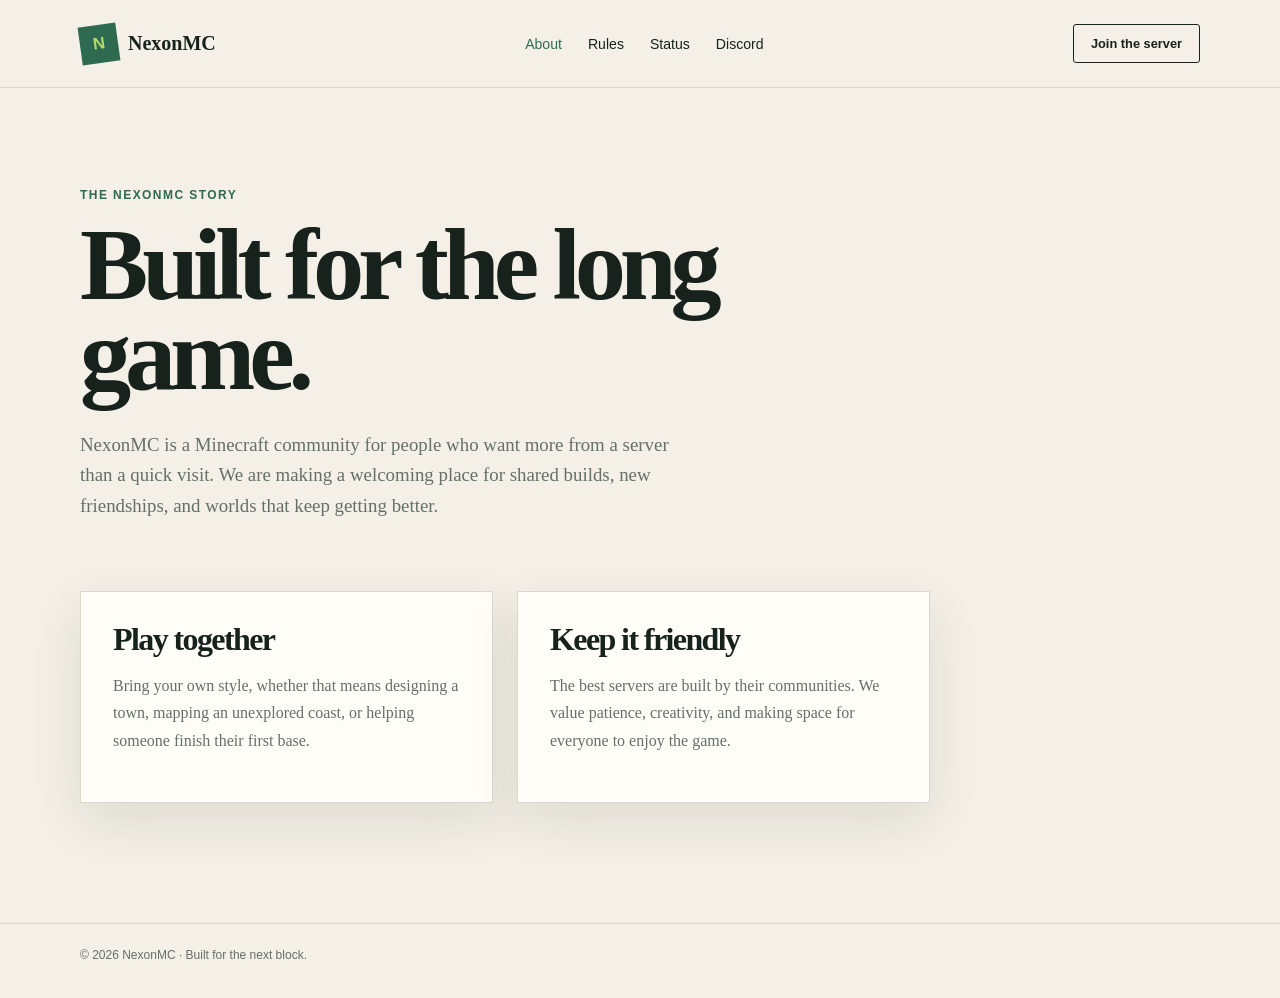
==== about.html @ 2e9fe907 "fuck these pages bruh" ====
<!doctype html>
<html lang="en">
  <head>
    <meta charset="utf-8">
    <meta name="viewport" content="width=device-width, initial-scale=1">
    <meta name="description" content="Learn more about the NexonMC Minecraft community.">
    <title>About - NexonMC</title>
    <link rel="stylesheet" href="styles.css">
  </head>
  <body>
    <header><nav class="wrap" aria-label="Main navigation">
      <a class="brand" href="index.html"><span class="mark" aria-hidden="true">N</span> NexonMC</a>
      <div class="nav-links"><a href="about.html" aria-current="page">About</a><a href="rules.html">Rules</a><a href="status.html">Status</a><a href="https://discord.gg/vvBSQwyWc8" target="_blank" rel="noreferrer">Discord</a></div>
      <a class="nav-join" href="join.html">Join the server</a>
    </nav></header>
    <main class="wrap page-content">
      <p class="eyebrow">The NexonMC story</p>
      <h1>Built for the long game.</h1>
      <p class="intro">NexonMC is a Minecraft community for people who want more from a server than a quick visit. We are making a welcoming place for shared builds, new friendships, and worlds that keep getting better.</p>
      <section class="content-grid" aria-label="About NexonMC">
        <article><h2>Play together</h2><p>Bring your own style, whether that means designing a town, mapping an unexplored coast, or helping someone finish their first base.</p></article>
        <article><h2>Keep it friendly</h2><p>The best servers are built by their communities. We value patience, creativity, and making space for everyone to enjoy the game.</p></article>
      </section>
    </main>
    <footer><div class="wrap">© 2026 NexonMC <span aria-hidden="true">·</span> Built for the next block.</div></footer>
  </body>
</html>
---- styles.css ----
:root {
  --ink: #18221c;
  --muted: #657067;
  --paper: #f4f0e7;
  --panel: #fffdf8;
  --green: #2d6a4f;
  --green-dark: #1e513a;
  --lime: #b7d86b;
  --line: #d9d8ca;
  --shadow: 0 18px 50px rgba(24, 34, 28, 0.1);
  font-family: Georgia, 'Times New Roman', serif;
  color: var(--ink);
  background: var(--paper);
}

* { box-sizing: border-box; }
html { scroll-behavior: smooth; }
body { min-width: 320px; margin: 0; background: var(--paper); }
a { color: inherit; }
.wrap { width: min(1120px, calc(100% - 40px)); margin: 0 auto; }

header { padding: 24px 0; border-bottom: 1px solid var(--line); }
nav { display: flex; align-items: center; justify-content: space-between; gap: 24px; }
.brand { display: inline-flex; align-items: center; gap: 10px; font-size: 1.25rem; font-weight: bold; text-decoration: none; }
.mark { display: grid; place-items: center; width: 38px; height: 38px; background: var(--green); color: var(--lime); font: bold 1.05rem Arial, sans-serif; transform: rotate(-8deg); }
.nav-links { display: flex; align-items: center; gap: 26px; font: 0.88rem Arial, sans-serif; }
.nav-links a { text-decoration: none; }
.nav-links a:hover, .nav-links a[aria-current='page'] { color: var(--green); }
.nav-join { padding: 11px 17px; border: 1px solid var(--ink); border-radius: 3px; text-decoration: none; font: bold 0.8rem Arial, sans-serif; }
.nav-join:hover { background: var(--ink); color: white; }

.hero { display: grid; grid-template-columns: 1.1fr 0.9fr; gap: 80px; align-items: center; min-height: 590px; padding: 80px 0 100px; }
.eyebrow { margin: 0 0 18px; color: var(--green); font: bold 0.75rem Arial, sans-serif; letter-spacing: 0.12em; text-transform: uppercase; }
h1 { max-width: 680px; margin: 0; font-size: clamp(3.7rem, 8vw, 7.5rem); line-height: 0.88; letter-spacing: -0.06em; font-weight: 700; }
.intro { max-width: 620px; margin: 30px 0 34px; color: var(--muted); font-size: 1.18rem; line-height: 1.6; }
.actions { display: flex; align-items: center; gap: 18px; flex-wrap: wrap; }
.button { display: inline-block; padding: 15px 21px; border-radius: 3px; text-decoration: none; font: bold 0.85rem Arial, sans-serif; }
.button-primary { background: var(--green); color: white; }
.button-primary:hover { background: var(--green-dark); }
.button-quiet { border-bottom: 1px solid var(--ink); text-decoration: none; }

.scene { position: relative; min-height: 360px; border: 1px solid var(--ink); background: var(--green); overflow: hidden; }
.scene::before { content: ''; position: absolute; width: 250px; height: 250px; right: -50px; top: -55px; border: 1px solid rgba(255,255,255,.35); border-radius: 50%; box-shadow: 0 0 0 26px rgba(255,255,255,.05), 0 0 0 52px rgba(255,255,255,.05); }
.hill { position: absolute; bottom: -90px; left: -10%; width: 125%; height: 240px; border-radius: 50% 50% 0 0; background: var(--green-dark); transform: rotate(-5deg); }
.pixel-sun { position: absolute; right: 20%; top: 22%; width: 62px; height: 62px; background: var(--lime); box-shadow: 12px 12px 0 rgba(183,216,107,.35); }
.scene-note { position: absolute; left: 24px; bottom: 22px; color: white; font: 0.72rem Arial, sans-serif; letter-spacing: 0.08em; text-transform: uppercase; }
.strip { display: grid; grid-template-columns: repeat(3, 1fr); border-top: 1px solid var(--ink); border-bottom: 1px solid var(--ink); }
.fact { padding: 25px 28px; border-right: 1px solid var(--ink); }
.fact:last-child { border-right: 0; }
.fact strong { display: block; margin-bottom: 6px; font-size: 1.15rem; }
.fact span { color: var(--muted); font: 0.76rem Arial, sans-serif; }
.about { display: grid; grid-template-columns: 0.75fr 1.25fr; gap: 80px; padding: 100px 0; }
h2 { margin: 0; font-size: clamp(2.4rem, 5vw, 4.4rem); line-height: 0.95; letter-spacing: -0.05em; }
.about-copy { max-width: 570px; color: var(--muted); font-size: 1.08rem; line-height: 1.75; }

.page-content { min-height: calc(100vh - 160px); padding: 100px 0 120px; }
.page-content h1 { max-width: 760px; }
.content-grid { display: grid; grid-template-columns: repeat(2, 1fr); gap: 24px; max-width: 850px; margin-top: 70px; }
.content-grid article, .status-panel { padding: 32px; border: 1px solid var(--line); background: var(--panel); box-shadow: var(--shadow); }
.content-grid h2 { margin-bottom: 18px; font-size: 2rem; }
.content-grid p, .status-panel p { color: var(--muted); font-size: 1rem; line-height: 1.7; }
.rules-list { max-width: 820px; margin: 65px 0 0; padding: 0; list-style: none; counter-reset: rules; }
.rules-list li { display: grid; grid-template-columns: 56px 1fr; gap: 20px; padding: 24px 0; border-top: 1px solid var(--line); color: var(--muted); font-size: 1.05rem; line-height: 1.65; counter-increment: rules; }
.rules-list li::before { content: counter(rules, decimal-leading-zero); color: var(--green); font: bold 0.82rem Arial, sans-serif; }
.rules-list strong { color: var(--ink); }
.status-panel { max-width: 700px; margin-top: 65px; }
.status-panel h2 { margin: 10px 0 18px; font-size: 2.4rem; }
.status-label { color: var(--green) !important; font: bold 0.75rem Arial, sans-serif; letter-spacing: .12em; text-transform: uppercase; }
.status-label span { color: #4d9c62; }
.status-panel .button { margin-top: 12px; }
footer { padding: 24px 0 36px; border-top: 1px solid var(--line); color: var(--muted); font: 0.75rem Arial, sans-serif; }

@media (max-width: 720px) {
  .wrap { width: min(100% - 28px, 560px); }
  .nav-links { display: none; }
  .hero { display: block; min-height: 0; padding: 65px 0 70px; }
  h1 { font-size: clamp(3.5rem, 17vw, 6rem); }
  .scene { min-height: 250px; margin-top: 55px; }
  .strip, .about, .content-grid { grid-template-columns: 1fr; }
  .fact { border-right: 0; border-bottom: 1px solid var(--ink); }
  .fact:last-child { border-bottom: 0; }
  .about { gap: 32px; padding: 70px 0; }
  .page-content { padding: 70px 0 90px; }
  .content-grid { margin-top: 50px; }
  .rules-list { margin-top: 45px; }
}
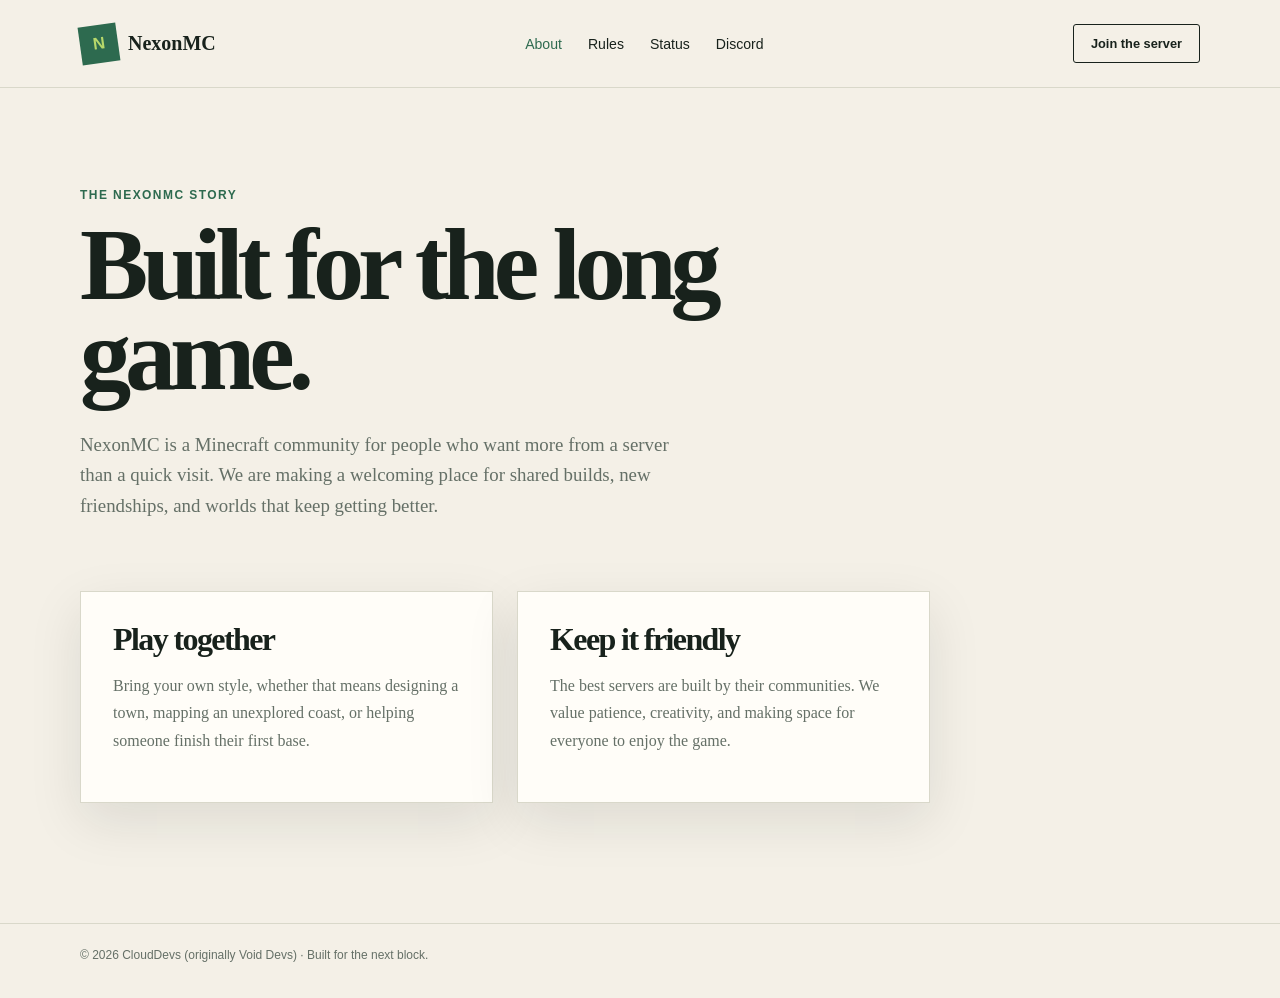
==== commit 75cbae2e: "wffwfwfwf" ====
--- a/about.html
+++ b/about.html
@@ -22,6 +22,6 @@
         <article><h2>Keep it friendly</h2><p>The best servers are built by their communities. We value patience, creativity, and making space for everyone to enjoy the game.</p></article>
       </section>
     </main>
-    <footer><div class="wrap">© 2026 NexonMC <span aria-hidden="true">·</span> Built for the next block.</div></footer>
+    <footer><div class="wrap">© 2026 CloudDevs (originally Void Devs) <span aria-hidden="true">·</span> Built for the next block.</div></footer>
   </body>
 </html>
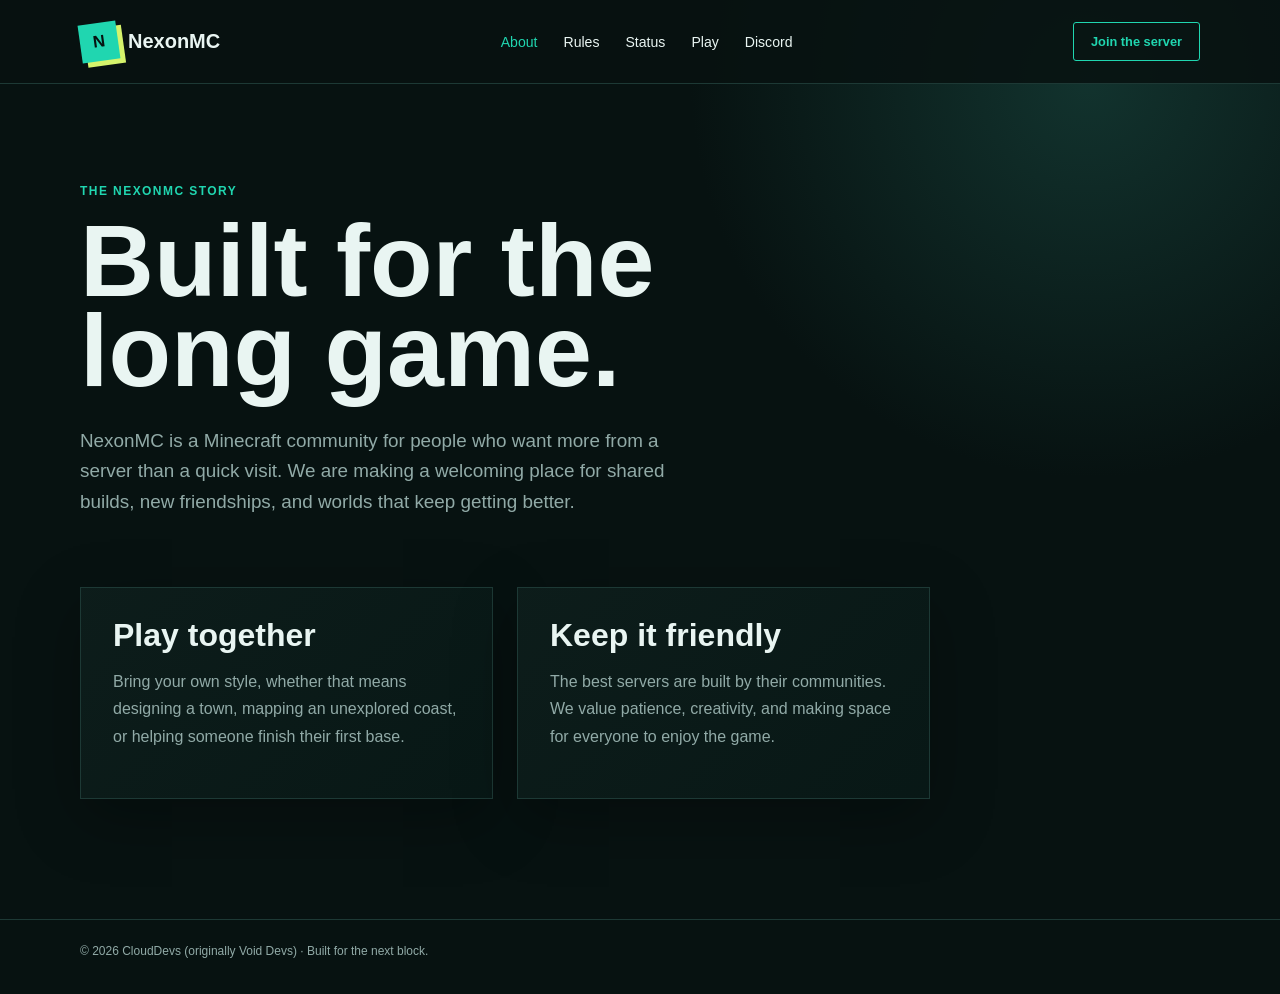
==== commit 13d81e08: "added launcher" ====
--- a/about.html
+++ b/about.html
@@ -10,7 +10,7 @@
   <body>
     <header><nav class="wrap" aria-label="Main navigation">
       <a class="brand" href="index.html"><span class="mark" aria-hidden="true">N</span> NexonMC</a>
-      <div class="nav-links"><a href="about.html" aria-current="page">About</a><a href="rules.html">Rules</a><a href="status.html">Status</a><a href="https://discord.gg/vvBSQwyWc8" target="_blank" rel="noreferrer">Discord</a></div>
+      <div class="nav-links"><a href="about.html" aria-current="page">About</a><a href="rules.html">Rules</a><a href="status.html">Status</a><a href="launch.html">Play</a><a href="https://discord.gg/vvBSQwyWc8" target="_blank" rel="noreferrer">Discord</a></div>
       <a class="nav-join" href="join.html">Join the server</a>
     </nav></header>
     <main class="wrap page-content">
--- a/styles.css
+++ b/styles.css
@@ -1,62 +1,63 @@
 :root {
-  --ink: #18221c;
-  --muted: #657067;
-  --paper: #f4f0e7;
-  --panel: #fffdf8;
-  --green: #2d6a4f;
-  --green-dark: #1e513a;
-  --lime: #b7d86b;
-  --line: #d9d8ca;
-  --shadow: 0 18px 50px rgba(24, 34, 28, 0.1);
-  font-family: Georgia, 'Times New Roman', serif;
+  --ink: #e9f5f2;
+  --muted: #91aaa7;
+  --paper: #071211;
+  --panel: #0d1d1b;
+  --green: #20d6b0;
+  --green-dark: #0e8f7d;
+  --lime: #d5f36b;
+  --line: #1d3935;
+  --shadow: 0 20px 60px rgba(0, 0, 0, 0.3);
+  font-family: 'Trebuchet MS', Verdana, sans-serif;
   color: var(--ink);
   background: var(--paper);
 }
 
 * { box-sizing: border-box; }
 html { scroll-behavior: smooth; }
-body { min-width: 320px; margin: 0; background: var(--paper); }
+body { min-width: 320px; margin: 0; background: radial-gradient(circle at 85% 8%, #12332e 0, transparent 28%), var(--paper); }
 a { color: inherit; }
 .wrap { width: min(1120px, calc(100% - 40px)); margin: 0 auto; }
 
-header { padding: 24px 0; border-bottom: 1px solid var(--line); }
+header { padding: 22px 0; border-bottom: 1px solid var(--line); background: rgba(7, 18, 17, .88); }
 nav { display: flex; align-items: center; justify-content: space-between; gap: 24px; }
 .brand { display: inline-flex; align-items: center; gap: 10px; font-size: 1.25rem; font-weight: bold; text-decoration: none; }
-.mark { display: grid; place-items: center; width: 38px; height: 38px; background: var(--green); color: var(--lime); font: bold 1.05rem Arial, sans-serif; transform: rotate(-8deg); }
+.mark { display: grid; place-items: center; width: 38px; height: 38px; background: var(--green); color: #061310; font: bold 1.05rem Arial, sans-serif; transform: rotate(-8deg); box-shadow: 5px 5px 0 var(--lime); }
 .nav-links { display: flex; align-items: center; gap: 26px; font: 0.88rem Arial, sans-serif; }
 .nav-links a { text-decoration: none; }
 .nav-links a:hover, .nav-links a[aria-current='page'] { color: var(--green); }
-.nav-join { padding: 11px 17px; border: 1px solid var(--ink); border-radius: 3px; text-decoration: none; font: bold 0.8rem Arial, sans-serif; }
-.nav-join:hover { background: var(--ink); color: white; }
+.nav-join { padding: 11px 17px; border: 1px solid var(--green); border-radius: 3px; color: var(--green); text-decoration: none; font: bold 0.8rem Arial, sans-serif; }
+.nav-join:hover { background: var(--green); color: #061310; }
 
 .hero { display: grid; grid-template-columns: 1.1fr 0.9fr; gap: 80px; align-items: center; min-height: 590px; padding: 80px 0 100px; }
 .eyebrow { margin: 0 0 18px; color: var(--green); font: bold 0.75rem Arial, sans-serif; letter-spacing: 0.12em; text-transform: uppercase; }
-h1 { max-width: 680px; margin: 0; font-size: clamp(3.7rem, 8vw, 7.5rem); line-height: 0.88; letter-spacing: -0.06em; font-weight: 700; }
+h1 { max-width: 680px; margin: 0; color: var(--ink); font-size: clamp(3.7rem, 8vw, 7.5rem); line-height: 0.88; letter-spacing: 0; font-weight: 700; }
 .intro { max-width: 620px; margin: 30px 0 34px; color: var(--muted); font-size: 1.18rem; line-height: 1.6; }
 .actions { display: flex; align-items: center; gap: 18px; flex-wrap: wrap; }
 .button { display: inline-block; padding: 15px 21px; border-radius: 3px; text-decoration: none; font: bold 0.85rem Arial, sans-serif; }
-.button-primary { background: var(--green); color: white; }
+.button-primary { background: var(--green); color: #061310; box-shadow: 0 0 24px rgba(32, 214, 176, .2); }
 .button-primary:hover { background: var(--green-dark); }
+.button-secondary { border: 1px solid var(--line); color: var(--ink); }
 .button-quiet { border-bottom: 1px solid var(--ink); text-decoration: none; }
 
-.scene { position: relative; min-height: 360px; border: 1px solid var(--ink); background: var(--green); overflow: hidden; }
+.scene { position: relative; min-height: 360px; border: 1px solid var(--green); background: linear-gradient(145deg, #123d36, #0b201d); overflow: hidden; box-shadow: var(--shadow); }
 .scene::before { content: ''; position: absolute; width: 250px; height: 250px; right: -50px; top: -55px; border: 1px solid rgba(255,255,255,.35); border-radius: 50%; box-shadow: 0 0 0 26px rgba(255,255,255,.05), 0 0 0 52px rgba(255,255,255,.05); }
-.hill { position: absolute; bottom: -90px; left: -10%; width: 125%; height: 240px; border-radius: 50% 50% 0 0; background: var(--green-dark); transform: rotate(-5deg); }
+.hill { position: absolute; bottom: -90px; left: -10%; width: 125%; height: 240px; border-radius: 50% 50% 0 0; background: #071b18; transform: rotate(-5deg); }
 .pixel-sun { position: absolute; right: 20%; top: 22%; width: 62px; height: 62px; background: var(--lime); box-shadow: 12px 12px 0 rgba(183,216,107,.35); }
 .scene-note { position: absolute; left: 24px; bottom: 22px; color: white; font: 0.72rem Arial, sans-serif; letter-spacing: 0.08em; text-transform: uppercase; }
-.strip { display: grid; grid-template-columns: repeat(3, 1fr); border-top: 1px solid var(--ink); border-bottom: 1px solid var(--ink); }
-.fact { padding: 25px 28px; border-right: 1px solid var(--ink); }
+.strip { display: grid; grid-template-columns: repeat(3, 1fr); border-top: 1px solid var(--line); border-bottom: 1px solid var(--line); }
+.fact { padding: 25px 28px; border-right: 1px solid var(--line); }
 .fact:last-child { border-right: 0; }
 .fact strong { display: block; margin-bottom: 6px; font-size: 1.15rem; }
 .fact span { color: var(--muted); font: 0.76rem Arial, sans-serif; }
 .about { display: grid; grid-template-columns: 0.75fr 1.25fr; gap: 80px; padding: 100px 0; }
-h2 { margin: 0; font-size: clamp(2.4rem, 5vw, 4.4rem); line-height: 0.95; letter-spacing: -0.05em; }
+h2 { margin: 0; font-size: clamp(2.4rem, 5vw, 4.4rem); line-height: 0.95; letter-spacing: 0; }
 .about-copy { max-width: 570px; color: var(--muted); font-size: 1.08rem; line-height: 1.75; }
 
 .page-content { min-height: calc(100vh - 160px); padding: 100px 0 120px; }
 .page-content h1 { max-width: 760px; }
 .content-grid { display: grid; grid-template-columns: repeat(2, 1fr); gap: 24px; max-width: 850px; margin-top: 70px; }
-.content-grid article, .status-panel { padding: 32px; border: 1px solid var(--line); background: var(--panel); box-shadow: var(--shadow); }
+.content-grid article, .status-panel, .launch-panel { padding: 32px; border: 1px solid var(--line); background: linear-gradient(135deg, rgba(13, 29, 27, .96), rgba(8, 24, 22, .96)); box-shadow: var(--shadow); }
 .content-grid h2 { margin-bottom: 18px; font-size: 2rem; }
 .content-grid p, .status-panel p { color: var(--muted); font-size: 1rem; line-height: 1.7; }
 .rules-list { max-width: 820px; margin: 65px 0 0; padding: 0; list-style: none; counter-reset: rules; }
@@ -68,6 +69,11 @@
 .status-label { color: var(--green) !important; font: bold 0.75rem Arial, sans-serif; letter-spacing: .12em; text-transform: uppercase; }
 .status-label span { color: #4d9c62; }
 .status-panel .button { margin-top: 12px; }
+.launch-page .intro { max-width: 600px; }
+.launch-panel { display: flex; align-items: center; justify-content: space-between; gap: 28px; max-width: 850px; margin-top: 65px; border-color: var(--green-dark); }
+.launch-panel h2 { margin: 10px 0 12px; font-size: 2.4rem; }
+.launch-panel p:not(.status-label) { margin: 0; color: var(--muted); line-height: 1.6; }
+.launch-button { flex: 0 0 auto; }
 footer { padding: 24px 0 36px; border-top: 1px solid var(--line); color: var(--muted); font: 0.75rem Arial, sans-serif; }
 
 @media (max-width: 720px) {
@@ -82,5 +88,7 @@
   .about { gap: 32px; padding: 70px 0; }
   .page-content { padding: 70px 0 90px; }
   .content-grid { margin-top: 50px; }
+  .launch-panel { display: block; margin-top: 50px; }
+  .launch-button { margin-top: 26px; }
   .rules-list { margin-top: 45px; }
 }
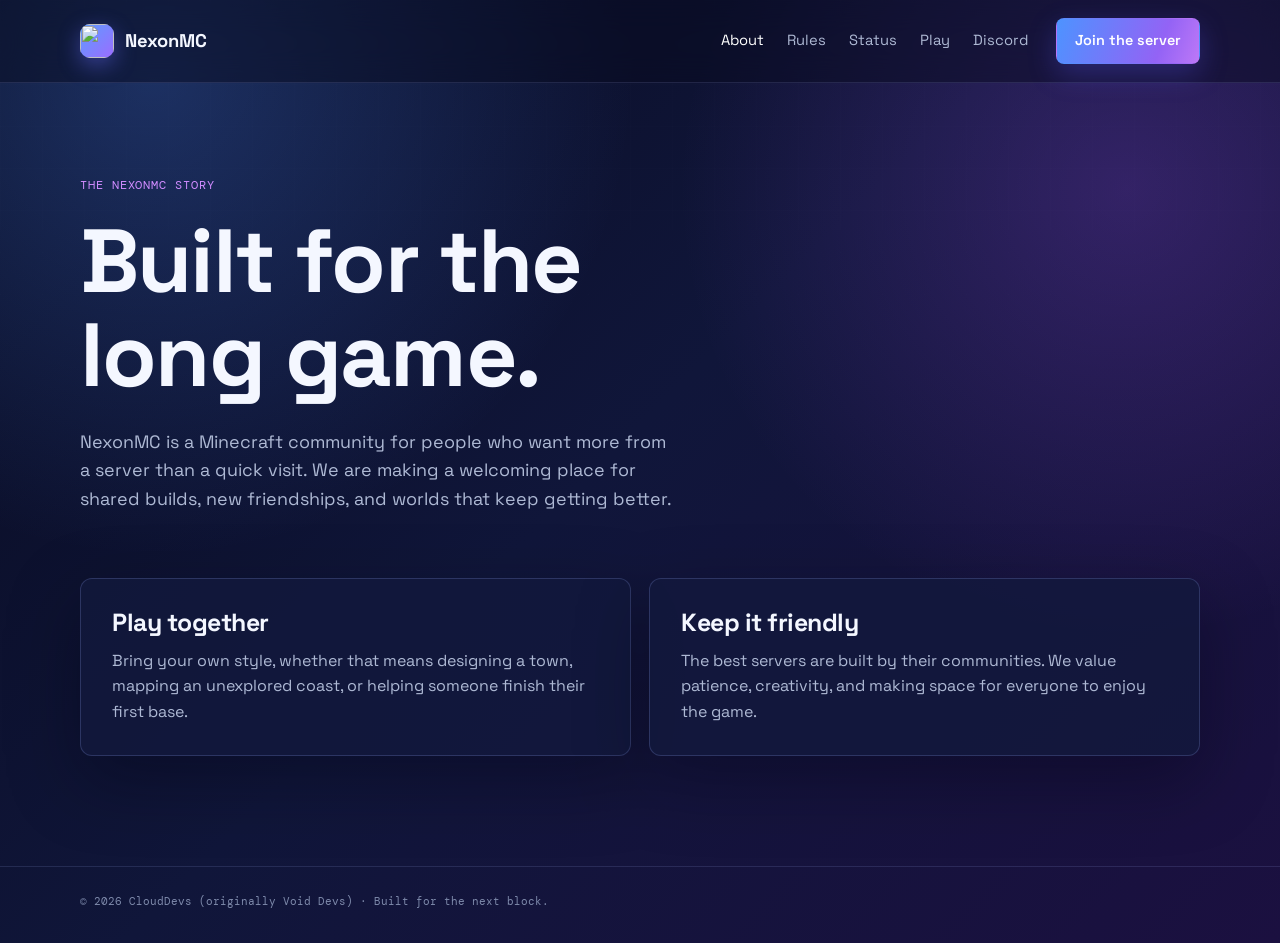
==== commit 0efde039: "added offline download??" ====
--- a/about.html
+++ b/about.html
@@ -4,12 +4,13 @@
     <meta charset="utf-8">
     <meta name="viewport" content="width=device-width, initial-scale=1">
     <meta name="description" content="Learn more about the NexonMC Minecraft community.">
+    <link rel="icon" type="image/webp" href="https://cdn.discordapp.com/icons/1454589739930746997/741237191245f31cc85d8d4e9adc55e1.webp?size=1024">
     <title>About - NexonMC</title>
     <link rel="stylesheet" href="styles.css">
   </head>
   <body>
     <header><nav class="wrap" aria-label="Main navigation">
-      <a class="brand" href="index.html"><span class="mark" aria-hidden="true">N</span> NexonMC</a>
+      <a class="brand" href="index.html"><img class="mark" src="https://cdn.discordapp.com/icons/1454589739930746997/741237191245f31cc85d8d4e9adc55e1.webp?size=1024" alt="" aria-hidden="true"> NexonMC</a>
       <div class="nav-links"><a href="about.html" aria-current="page">About</a><a href="rules.html">Rules</a><a href="status.html">Status</a><a href="launch.html">Play</a><a href="https://discord.gg/vvBSQwyWc8" target="_blank" rel="noreferrer">Discord</a></div>
       <a class="nav-join" href="join.html">Join the server</a>
     </nav></header>
--- a/styles.css
+++ b/styles.css
@@ -1,94 +1,484 @@
+@import url('https://fonts.googleapis.com/css2?family=DM+Mono:wght@400;500&family=Space+Grotesk:wght@400;500;600;700&display=swap');
+
 :root {
-  --ink: #e9f5f2;
-  --muted: #91aaa7;
-  --paper: #071211;
-  --panel: #0d1d1b;
-  --green: #20d6b0;
-  --green-dark: #0e8f7d;
-  --lime: #d5f36b;
-  --line: #1d3935;
-  --shadow: 0 20px 60px rgba(0, 0, 0, 0.3);
-  font-family: 'Trebuchet MS', Verdana, sans-serif;
+  --ink: #f4f7ff;
+  --muted: #aeb9d4;
+  --deep: #080b20;
+  --panel: rgba(19, 25, 61, 0.78);
+  --line: rgba(156, 174, 255, 0.2);
+  --blue: #5c9dff;
+  --purple: #9c6cff;
+  --violet: #d08cff;
+  --shadow: 0 24px 70px rgba(1, 3, 18, 0.35);
+}
+
+* {
+  box-sizing: border-box;
+}
+
+html {
+  min-width: 320px;
+  scroll-behavior: smooth;
+}
+
+body {
+  min-height: 100vh;
+  margin: 0;
   color: var(--ink);
-  background: var(--paper);
-}
-
-* { box-sizing: border-box; }
-html { scroll-behavior: smooth; }
-body { min-width: 320px; margin: 0; background: radial-gradient(circle at 85% 8%, #12332e 0, transparent 28%), var(--paper); }
-a { color: inherit; }
-.wrap { width: min(1120px, calc(100% - 40px)); margin: 0 auto; }
-
-header { padding: 22px 0; border-bottom: 1px solid var(--line); background: rgba(7, 18, 17, .88); }
-nav { display: flex; align-items: center; justify-content: space-between; gap: 24px; }
-.brand { display: inline-flex; align-items: center; gap: 10px; font-size: 1.25rem; font-weight: bold; text-decoration: none; }
-.mark { display: grid; place-items: center; width: 38px; height: 38px; background: var(--green); color: #061310; font: bold 1.05rem Arial, sans-serif; transform: rotate(-8deg); box-shadow: 5px 5px 0 var(--lime); }
-.nav-links { display: flex; align-items: center; gap: 26px; font: 0.88rem Arial, sans-serif; }
-.nav-links a { text-decoration: none; }
-.nav-links a:hover, .nav-links a[aria-current='page'] { color: var(--green); }
-.nav-join { padding: 11px 17px; border: 1px solid var(--green); border-radius: 3px; color: var(--green); text-decoration: none; font: bold 0.8rem Arial, sans-serif; }
-.nav-join:hover { background: var(--green); color: #061310; }
-
-.hero { display: grid; grid-template-columns: 1.1fr 0.9fr; gap: 80px; align-items: center; min-height: 590px; padding: 80px 0 100px; }
-.eyebrow { margin: 0 0 18px; color: var(--green); font: bold 0.75rem Arial, sans-serif; letter-spacing: 0.12em; text-transform: uppercase; }
-h1 { max-width: 680px; margin: 0; color: var(--ink); font-size: clamp(3.7rem, 8vw, 7.5rem); line-height: 0.88; letter-spacing: 0; font-weight: 700; }
-.intro { max-width: 620px; margin: 30px 0 34px; color: var(--muted); font-size: 1.18rem; line-height: 1.6; }
-.actions { display: flex; align-items: center; gap: 18px; flex-wrap: wrap; }
-.button { display: inline-block; padding: 15px 21px; border-radius: 3px; text-decoration: none; font: bold 0.85rem Arial, sans-serif; }
-.button-primary { background: var(--green); color: #061310; box-shadow: 0 0 24px rgba(32, 214, 176, .2); }
-.button-primary:hover { background: var(--green-dark); }
-.button-secondary { border: 1px solid var(--line); color: var(--ink); }
-.button-quiet { border-bottom: 1px solid var(--ink); text-decoration: none; }
-
-.scene { position: relative; min-height: 360px; border: 1px solid var(--green); background: linear-gradient(145deg, #123d36, #0b201d); overflow: hidden; box-shadow: var(--shadow); }
-.scene::before { content: ''; position: absolute; width: 250px; height: 250px; right: -50px; top: -55px; border: 1px solid rgba(255,255,255,.35); border-radius: 50%; box-shadow: 0 0 0 26px rgba(255,255,255,.05), 0 0 0 52px rgba(255,255,255,.05); }
-.hill { position: absolute; bottom: -90px; left: -10%; width: 125%; height: 240px; border-radius: 50% 50% 0 0; background: #071b18; transform: rotate(-5deg); }
-.pixel-sun { position: absolute; right: 20%; top: 22%; width: 62px; height: 62px; background: var(--lime); box-shadow: 12px 12px 0 rgba(183,216,107,.35); }
-.scene-note { position: absolute; left: 24px; bottom: 22px; color: white; font: 0.72rem Arial, sans-serif; letter-spacing: 0.08em; text-transform: uppercase; }
-.strip { display: grid; grid-template-columns: repeat(3, 1fr); border-top: 1px solid var(--line); border-bottom: 1px solid var(--line); }
-.fact { padding: 25px 28px; border-right: 1px solid var(--line); }
-.fact:last-child { border-right: 0; }
-.fact strong { display: block; margin-bottom: 6px; font-size: 1.15rem; }
-.fact span { color: var(--muted); font: 0.76rem Arial, sans-serif; }
-.about { display: grid; grid-template-columns: 0.75fr 1.25fr; gap: 80px; padding: 100px 0; }
-h2 { margin: 0; font-size: clamp(2.4rem, 5vw, 4.4rem); line-height: 0.95; letter-spacing: 0; }
-.about-copy { max-width: 570px; color: var(--muted); font-size: 1.08rem; line-height: 1.75; }
-
-.page-content { min-height: calc(100vh - 160px); padding: 100px 0 120px; }
-.page-content h1 { max-width: 760px; }
-.content-grid { display: grid; grid-template-columns: repeat(2, 1fr); gap: 24px; max-width: 850px; margin-top: 70px; }
-.content-grid article, .status-panel, .launch-panel { padding: 32px; border: 1px solid var(--line); background: linear-gradient(135deg, rgba(13, 29, 27, .96), rgba(8, 24, 22, .96)); box-shadow: var(--shadow); }
-.content-grid h2 { margin-bottom: 18px; font-size: 2rem; }
-.content-grid p, .status-panel p { color: var(--muted); font-size: 1rem; line-height: 1.7; }
-.rules-list { max-width: 820px; margin: 65px 0 0; padding: 0; list-style: none; counter-reset: rules; }
-.rules-list li { display: grid; grid-template-columns: 56px 1fr; gap: 20px; padding: 24px 0; border-top: 1px solid var(--line); color: var(--muted); font-size: 1.05rem; line-height: 1.65; counter-increment: rules; }
-.rules-list li::before { content: counter(rules, decimal-leading-zero); color: var(--green); font: bold 0.82rem Arial, sans-serif; }
-.rules-list strong { color: var(--ink); }
-.status-panel { max-width: 700px; margin-top: 65px; }
-.status-panel h2 { margin: 10px 0 18px; font-size: 2.4rem; }
-.status-label { color: var(--green) !important; font: bold 0.75rem Arial, sans-serif; letter-spacing: .12em; text-transform: uppercase; }
-.status-label span { color: #4d9c62; }
-.status-panel .button { margin-top: 12px; }
-.launch-page .intro { max-width: 600px; }
-.launch-panel { display: flex; align-items: center; justify-content: space-between; gap: 28px; max-width: 850px; margin-top: 65px; border-color: var(--green-dark); }
-.launch-panel h2 { margin: 10px 0 12px; font-size: 2.4rem; }
-.launch-panel p:not(.status-label) { margin: 0; color: var(--muted); line-height: 1.6; }
-.launch-button { flex: 0 0 auto; }
-footer { padding: 24px 0 36px; border-top: 1px solid var(--line); color: var(--muted); font: 0.75rem Arial, sans-serif; }
-
-@media (max-width: 720px) {
-  .wrap { width: min(100% - 28px, 560px); }
-  .nav-links { display: none; }
-  .hero { display: block; min-height: 0; padding: 65px 0 70px; }
-  h1 { font-size: clamp(3.5rem, 17vw, 6rem); }
-  .scene { min-height: 250px; margin-top: 55px; }
-  .strip, .about, .content-grid { grid-template-columns: 1fr; }
-  .fact { border-right: 0; border-bottom: 1px solid var(--ink); }
-  .fact:last-child { border-bottom: 0; }
-  .about { gap: 32px; padding: 70px 0; }
-  .page-content { padding: 70px 0 90px; }
-  .content-grid { margin-top: 50px; }
-  .launch-panel { display: block; margin-top: 50px; }
-  .launch-button { margin-top: 26px; }
-  .rules-list { margin-top: 45px; }
-}
+  background:
+    radial-gradient(circle at 12% 8%, rgba(77, 139, 255, 0.28), transparent 30rem),
+    radial-gradient(circle at 88% 20%, rgba(169, 83, 255, 0.22), transparent 28rem),
+    linear-gradient(135deg, #080b20 0%, #10163a 48%, #1b1040 100%);
+  font-family: 'Space Grotesk', sans-serif;
+  line-height: 1.6;
+}
+
+body::before {
+  position: fixed;
+  z-index: -1;
+  inset: 0;
+  opacity: 0.18;
+  pointer-events: none;
+  content: '';
+  background-image: linear-gradient(rgba(255, 255, 255, 0.06) 1px, transparent 1px), linear-gradient(90deg, rgba(255, 255, 255, 0.06) 1px, transparent 1px);
+  background-size: 42px 42px;
+  mask-image: linear-gradient(to bottom, black, transparent 85%);
+}
+
+.wrap {
+  width: min(1120px, calc(100% - 48px));
+  margin: 0 auto;
+}
+
+header {
+  border-bottom: 1px solid rgba(167, 183, 255, 0.14);
+  background: rgba(7, 10, 29, 0.46);
+  backdrop-filter: blur(16px);
+}
+
+nav {
+  display: flex;
+  min-height: 82px;
+  align-items: center;
+  gap: 28px;
+}
+
+.brand {
+  display: inline-flex;
+  align-items: center;
+  gap: 11px;
+  color: var(--ink);
+  font-size: 1.15rem;
+  font-weight: 700;
+  letter-spacing: 0;
+  text-decoration: none;
+}
+
+.mark {
+  display: grid;
+  width: 34px;
+  height: 34px;
+  place-items: center;
+  border-radius: 10px;
+  color: white;
+  background: linear-gradient(135deg, var(--blue), var(--purple));
+  box-shadow: 0 7px 22px rgba(102, 106, 255, 0.45);
+}
+
+.nav-links {
+  display: flex;
+  align-items: center;
+  gap: 23px;
+  margin-left: auto;
+}
+
+.nav-links a,
+.button-quiet {
+  color: var(--muted);
+  font-size: 0.92rem;
+  text-decoration: none;
+  transition: color 160ms ease;
+}
+
+.nav-links a:hover,
+.nav-links a[aria-current='page'],
+.button-quiet:hover {
+  color: white;
+}
+
+.nav-join,
+.button {
+  display: inline-flex;
+  min-height: 46px;
+  align-items: center;
+  justify-content: center;
+  border: 1px solid transparent;
+  border-radius: 8px;
+  padding: 0 18px;
+  font-size: 0.9rem;
+  font-weight: 600;
+  text-decoration: none;
+  transition: transform 160ms ease, box-shadow 160ms ease, border-color 160ms ease;
+}
+
+.nav-join,
+.button-primary {
+  color: white;
+  background: linear-gradient(110deg, #4d93ff, #9363f5 72%, #bd78f7);
+  box-shadow: 0 10px 28px rgba(95, 91, 255, 0.28);
+}
+
+.nav-join:hover,
+.button:hover {
+  transform: translateY(-2px);
+  box-shadow: 0 14px 30px rgba(95, 91, 255, 0.42);
+}
+
+.hero {
+  display: grid;
+  min-height: 600px;
+  grid-template-columns: minmax(0, 0.95fr) minmax(320px, 1.05fr);
+  align-items: center;
+  gap: 72px;
+  padding-top: 56px;
+  padding-bottom: 62px;
+}
+
+.eyebrow,
+.status-label {
+  margin: 0 0 19px;
+  color: var(--violet);
+  font-family: 'DM Mono', monospace;
+  font-size: 0.72rem;
+  letter-spacing: 0.08em;
+  text-transform: uppercase;
+}
+
+h1,
+h2,
+p {
+  margin-top: 0;
+}
+
+h1,
+h2 {
+  line-height: 1.05;
+  letter-spacing: -0.02em;
+}
+
+h1 {
+  max-width: 620px;
+  margin-bottom: 25px;
+  font-size: clamp(3.3rem, 7vw, 6.5rem);
+}
+
+h2 {
+  font-size: clamp(2rem, 4vw, 3.6rem);
+}
+
+.intro {
+  max-width: 600px;
+  margin-bottom: 30px;
+  color: var(--muted);
+  font-size: 1.12rem;
+}
+
+.actions {
+  display: flex;
+  flex-wrap: wrap;
+  align-items: center;
+  gap: 12px 18px;
+}
+
+.button-secondary {
+  color: var(--ink);
+  border-color: var(--line);
+  background: rgba(76, 102, 190, 0.16);
+}
+
+.button-quiet {
+  padding: 10px 4px;
+}
+
+.scene {
+  position: relative;
+  min-height: 390px;
+  overflow: hidden;
+  border: 1px solid rgba(170, 181, 255, 0.25);
+  border-radius: 18px;
+  background: linear-gradient(145deg, rgba(45, 104, 213, 0.5), rgba(113, 53, 195, 0.55)), linear-gradient(#172b6e, #34205c);
+  box-shadow: var(--shadow);
+  isolation: isolate;
+}
+
+.scene::before,
+.scene::after {
+  position: absolute;
+  inset: auto -10% 0;
+  height: 54%;
+  border-radius: 48% 48% 0 0;
+  background: linear-gradient(145deg, #1d4f91, #452677);
+  content: '';
+  transform: rotate(-5deg);
+  z-index: -1;
+}
+
+.scene::after {
+  right: -20%;
+  bottom: -16%;
+  left: 25%;
+  height: 43%;
+  background: linear-gradient(145deg, #163c79, #271952);
+  transform: rotate(9deg);
+}
+
+.pixel-sun {
+  position: absolute;
+  top: 58px;
+  right: 65px;
+  width: 90px;
+  height: 90px;
+  border-radius: 50%;
+  background: linear-gradient(135deg, #92d5ff, #ca8aff);
+  box-shadow: 0 0 60px rgba(176, 139, 255, 0.65);
+}
+
+.scene-note {
+  position: absolute;
+  bottom: 27px;
+  left: 30px;
+  color: rgba(255, 255, 255, 0.78);
+  font-family: 'DM Mono', monospace;
+  font-size: 0.7rem;
+  text-transform: uppercase;
+}
+
+.strip {
+  display: grid;
+  grid-template-columns: repeat(3, 1fr);
+  border-top: 1px solid var(--line);
+  border-bottom: 1px solid var(--line);
+}
+
+.fact {
+  display: grid;
+  gap: 6px;
+  padding: 25px 24px 28px 0;
+}
+
+.fact + .fact {
+  border-left: 1px solid var(--line);
+  padding-left: 24px;
+}
+
+.fact strong {
+  font-size: 1rem;
+}
+
+.fact span,
+.content-grid p,
+.rules-list,
+.status-panel p,
+.launch-panel p {
+  color: var(--muted);
+}
+
+.about {
+  display: grid;
+  grid-template-columns: 0.75fr 1fr;
+  gap: 80px;
+  padding-top: 112px;
+  padding-bottom: 120px;
+}
+
+.about h2 {
+  margin-bottom: 0;
+}
+
+.about-copy {
+  max-width: 580px;
+  margin: 0;
+  color: var(--muted);
+  font-size: 1.08rem;
+}
+
+.page-content {
+  min-height: calc(100vh - 165px);
+  padding-top: 94px;
+  padding-bottom: 110px;
+}
+
+.page-content h1 {
+  font-size: clamp(3rem, 7vw, 5.8rem);
+}
+
+.content-grid {
+  display: grid;
+  grid-template-columns: repeat(2, 1fr);
+  gap: 18px;
+  margin-top: 64px;
+}
+
+.content-grid article,
+.status-panel,
+.launch-panel {
+  border: 1px solid var(--line);
+  border-radius: 12px;
+  background: var(--panel);
+  box-shadow: var(--shadow);
+}
+
+.content-grid article {
+  padding: 31px;
+}
+
+.content-grid h2 {
+  margin-bottom: 12px;
+  font-size: 1.55rem;
+}
+
+.content-grid p {
+  margin-bottom: 0;
+}
+
+.rules-list {
+  max-width: 790px;
+  margin: 62px 0 0;
+  padding-left: 28px;
+}
+
+.rules-list li {
+  padding: 18px 0 18px 12px;
+  border-bottom: 1px solid var(--line);
+}
+
+.rules-list li::marker {
+  color: var(--violet);
+  font-family: 'DM Mono', monospace;
+}
+
+.rules-list strong {
+  color: var(--ink);
+}
+
+.status-panel,
+.launch-panel {
+  max-width: 800px;
+  margin-top: 60px;
+  padding: 38px;
+}
+
+.status-panel h2,
+.launch-panel h2 {
+  margin-bottom: 12px;
+  font-size: clamp(1.8rem, 4vw, 3rem);
+}
+
+.status-panel .button,
+.launch-panel .button {
+  margin-top: 14px;
+}
+
+.status-label span {
+  color: #74d7ad;
+}
+
+.launch-panel {
+  display: flex;
+  align-items: center;
+  justify-content: space-between;
+  gap: 28px;
+}
+
+.launch-panel-copy p:last-child {
+  margin-bottom: 0;
+}
+
+footer {
+  border-top: 1px solid rgba(167, 183, 255, 0.14);
+  padding: 26px 0 32px;
+  color: #7e8aab;
+  font-family: 'DM Mono', monospace;
+  font-size: 0.68rem;
+}
+
+@media (max-width: 760px) {
+  .wrap {
+    width: min(100% - 32px, 580px);
+  }
+
+  nav {
+    min-height: auto;
+    flex-wrap: wrap;
+    gap: 17px;
+    padding: 18px 0;
+  }
+
+  .nav-links {
+    order: 3;
+    width: 100%;
+    justify-content: space-between;
+    gap: 10px;
+  }
+
+  .nav-join {
+    margin-left: auto;
+    padding: 0 12px;
+  }
+
+  .hero {
+    display: block;
+    min-height: 0;
+    padding-top: 72px;
+  }
+
+  h1 {
+    font-size: clamp(3rem, 15vw, 5rem);
+  }
+
+  .scene {
+    min-height: 300px;
+    margin-top: 48px;
+  }
+
+  .strip,
+  .about,
+  .content-grid {
+    grid-template-columns: 1fr;
+  }
+
+  .fact,
+  .fact + .fact {
+    padding: 20px 0;
+    border-left: 0;
+  }
+
+  .fact + .fact {
+    border-top: 1px solid var(--line);
+  }
+
+  .about {
+    gap: 25px;
+    padding-top: 76px;
+    padding-bottom: 80px;
+  }
+
+  .page-content {
+    padding-top: 70px;
+    padding-bottom: 80px;
+  }
+
+  .status-panel,
+  .launch-panel {
+    margin-top: 42px;
+    padding: 26px;
+  }
+
+  .launch-panel {
+    display: block;
+  }
+
+  .launch-button {
+    width: 100%;
+  }
+}
